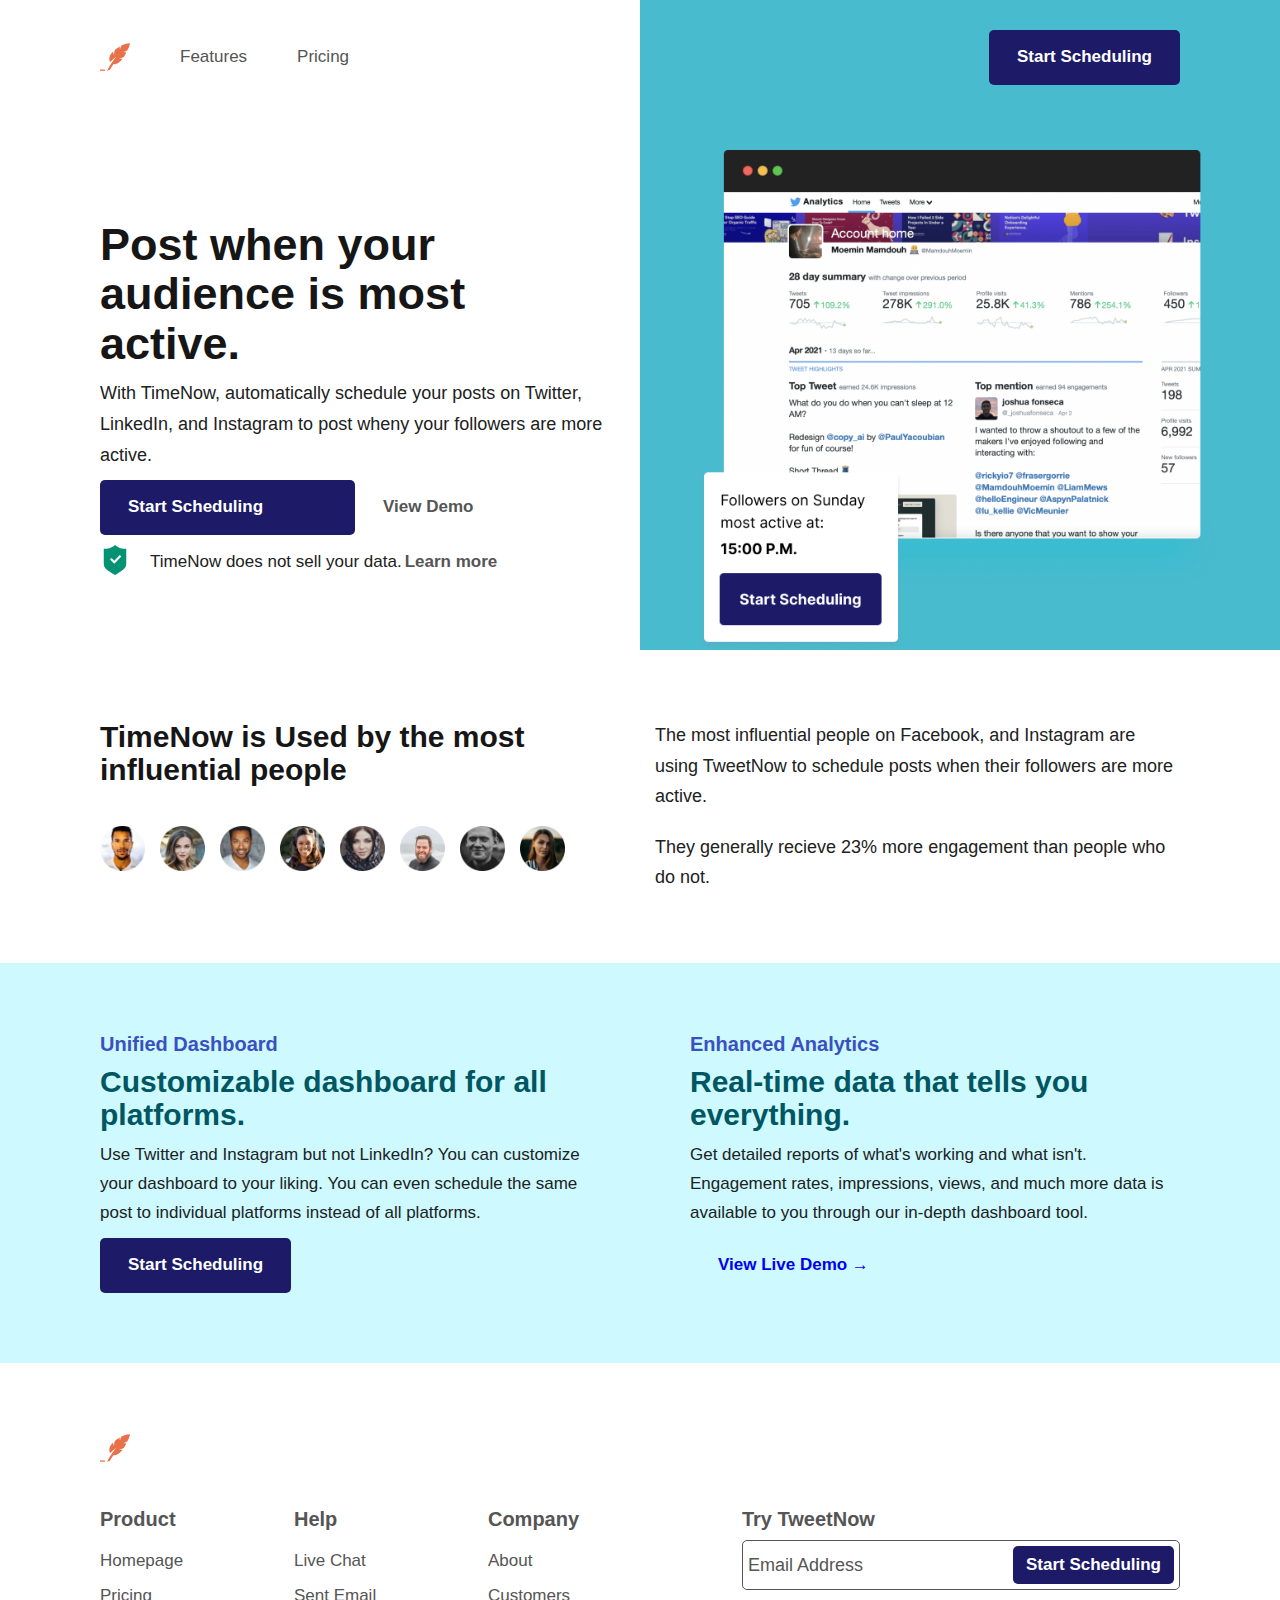
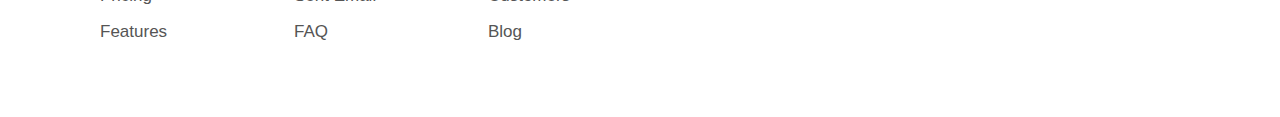
==== index.html @ 69d715d0 "first commit" ====
<!DOCTYPE html>
<html lang="en">
<head>
  <meta charset="UTF-8">
  <meta http-equiv="X-UA-Compatible" content="IE=edge">
  <meta name="viewport" content="width=device-width, initial-scale=1.0">
  <link rel="preconnect" href="https://fonts.googleapis.com">
  <link rel="preconnect" href="https://fonts.gstatic.com" crossorigin>
  <link href="https://fonts.googleapis.com/css2?family=Inter:wght@400;500;700&display=swap" rel="stylesheet"> 
  <link href="css/style.css" rel="stylesheet">
  <title>TimeNow | Landing Page</title>
</head>
<body>

  <main class="container">
    <div class="navigation">
      <nav class="nav">
        <svg class="icon">
          <use xlink:href="img/sprite.svg#icon-logo"></use>
        </svg>
        <ul class="nav--list">
          <li class="list--items">
            <a href="#" class="list--links body-copy">Features</a>
          </li>
          <li class="list--items">
            <a href="./page/pricing.html" class="list--links body-copy">Pricing</a>
          </li>
        </ul>
        <a href="#" class="block btn btn--fill btn--round">Start Scheduling</a>
      </nav>
    </div>
    <header class="header">
      <div class="header-left">
        <div class="header-left__content">
          <h1 class="heading-primary mg-b-sm">
            <span class="heading-1 block mg-b-sm">
              Post when your audience is most active.
            </span>
            <span class="body-copy--big block font-weight">With TimeNow, automatically schedule your posts on Twitter, LinkedIn, and Instagram to post wheny your followers are more active.</span>
          </h1>
          <div class="button mg-b-sm">
            <a href="#" class="block btn btn--fill btn--round">Start Scheduling</a>
            <a href="#" class="block btn btn--outline">View Demo</a>
          </div>
          <div class="grid-center">
            <svg class="icon">
              <use xlink:href="img/sprite.svg#icon-shield"></use>
            </svg>
            <p class="body-copy">TimeNow does not sell your data.<a href="#" class="inline-block btn underline pd-none btn--outline">Learn more</a></p>
          </div>
        </div>
      </div>
      <div class="header-right">
        <img src="img/Mockup.png" alt="mockup/sample of twitter analytics" class="header-right__img">
      </div>
    </header>
    <div class="users">
      <div class="users__left">
        <h2 class="heading-2">TimeNow is Used by the most<br>influential people</h2>
        <div class="users__img">
          <img src="img/UA1.png" alt="user--1" class="user">
          <img src="img/UA2.png" alt="user--2" class="user">
          <img src="img/UA3.png" alt="user--3" class="user">
          <img src="img/UA4.png" alt="user--4" class="user">
          <img src="img/UA5.png" alt="user--5" class="user">
          <img src="img/UA6.png" alt="user--6" class="user">
          <img src="img/UA7.png" alt="user--7" class="user">
          <img src="img/UA8.png" alt="user--8" class="user">
        </div>
      </div>
      <p class="users__text body-copy--big">
        <span class="block mg-b">The most influential people on Facebook, and Instagram are using TweetNow to schedule posts when their followers are more active.</span>
        <span class="block">They generally recieve 23% more engagement than people who do not.</span>
      </p>
    </div>
    <div class="features">
      <div class="features-container">
        <div class="features-left features__content">
          <h3 class="heading-3">Unified Dashboard</h3>
          <h3 class="heading-2">Customizable dashboard for all platforms.</h3>
          <p class="body-copy">
            Use Twitter and Instagram but not LinkedIn? You can customize your dashboard to your liking. You can even schedule the same post to individual platforms instead of all platforms.
          </p>
          <a href="#" class="block btn btn--fill btn--round">Start Scheduling</a>
        </div>
        <div class="features-right features__content">
          <h3 class="heading-3">Enhanced Analytics</h3>
          <h3 class="heading-2">Real-time data that tells you everything.</h3>
          <p class="body-copy">
            Get detailed reports of what's working and what isn't. Engagement rates, impressions, views, and much more data is available to you through our in-depth dashboard tool.
          </p>
          <a href="#" class="block btn">View Live Demo &rightarrow;</a>
        </div>
      </div>
    </div>
    <footer class="footer">
      <div class="footer-logo">
        <svg class="icon">
          <use xlink:href="img/sprite.svg#icon-logo"></use>
        </svg>
      </div>
      <div class="footer-nav">
        <ul class="footer--list">
            <h3 class="heading-3 mg-b-sm">Product</h3>
            <li class="list--items">
              <a href="#" class="list--links body-copy">Homepage</a>
            </li>
            <li class="list--items">
              <a href="#" class="list--links body-copy">Pricing</a>
            </li>
            <li class="list--items">
              <a href="#" class="list--links body-copy">Features</a>
            </li>
          </ul>
          <ul class="footer--list">
            <h3 class="heading-3 mg-b-sm">Help</h3>
            <li class="list--items">
              <a href="#" class="list--links body-copy">Live Chat</a>
            </li>
            <li class="list--items">
              <a href="#" class="list--links body-copy">Sent Email</a>
            </li>
            <li class="list--items">
              <a href="#" class="list--links body-copy">FAQ</a>
            </li>
          </ul>
          <ul class="footer--list">
            <h3 class="heading-3 mg-b-sm">Company</h3>
            <li class="list--items">
              <a href="#" class="list--links body-copy">About</a>
            </li>
            <li class="list--items">
              <a href="#" class="list--links body-copy">Customers</a>
            </li>
            <li class="list--items">
              <a href="#" class="list--links body-copy">Blog</a>
            </li>
          </ul>
      </div>
      <div class="footer-newsletter">
        <h3 class="heading-3 mg-b-sm">Try TweetNow</h3>
        <form class="form">
        <input type="email" name="email" id="" placeholder="Email Address">
         <a  href="#" class="block btn btn--fill btn--round">Start Scheduling</a>
        </form>
      </div>
    </footer>
  </main>
</body>
</html>
---- css/style.css ----
*,
*::before,
*::after {
  padding: 0;
  margin: 0;
  box-sizing: inherit;
}

html {
  font-size: 62.5%;
}
@media only screen and (max-width: 62.437em) {
  html {
    font-size: 56.25%;
  }
}

body {
  box-sizing: border-box;
  /* font-family: 'Inter', sans-serif; */
  font-family: 'Nunito', sans-serif;
  line-height: 1.7;
  color: var(--color-black-light);
}

/* CUSTOM VARIABLES */

:root {
  --color-white: #fff;
  --color-white-light-1: #e6e9eb;

  --color-black: rgb(22, 22, 22);
  --color-black-light: #202121;

  --color-primary: #1d1b67;
  --color-secondary: #cdf9ff;

  --color-dark-blue: #334f61;
  --color-dark-green: #005661;

  --color-blue-light-1: #46ccde;
  --color-blue-light-2: #49bbcf;

  --color-grey-light-1: #a6b0b8;
  --color-grey: #555;

  --color-blue-light: #3b50bf;
  /* --color-purple-light: #616572; */
  /* --color-purple-light: #a0a9b0; */
  /* --color-purple-light: #435365; */
}

/* ICON SYSTEM */
.icon {
  height: 3rem;
  width: 3rem;
}

/* TYPOGRAPHY SYSTEM */
.heading-1,
.heading-2,
.heading-3 {
  color: var(--color-black);
  line-height: 1.1;
}

.heading-1,
.heading-2 {
  font-weight: 700;
}

.heading-1 {
  font-size: 4.5rem;
}

.heading-2 {
  font-size: 3rem;
}

.heading-3 {
  font-size: 2rem;
  font-weight: 500;
}

/* BODY COPY */

.body-copy {
  font-size: 1.7rem
}

.body-copy--small {
  font-size: 1.6rem;
}

.body-copy--big {
  font-size: 1.8rem;
}

/* CENTER DIV */
.grid-center {
  display: grid;
  place-content: start;
  grid-auto-flow: column;
  gap: 2rem;
}


/* UTILITIES SYSTEM */

.mg-b-sm { margin-bottom: 1rem !important; }
.mg-b { margin-bottom: 2rem !important; }
.mg-b-lg { margin-bottom: 3rem !important; }
.mg-b-xlg { margin-bottom: 4rem !important; }
.mg-auto { margin: auto; }

.pd-b-sm { padding-bottom: 1rem !important; }
.pd-b { padding-bottom: 2rem !important; }
.pd-b-lg { padding-bottom: 3rem !important; }

.pd-t-lg { padding-top: 4rem !important; }

.pd-none { padding: 0 !important; }

.w-30 { width: 30%; }
.w-80 { width: 80%; }

.block { display: block; }

.bold { font-weight: bold; }
.font-weight { font-weight: 400; }

.txt-center { text-align: center;}

.line { text-decoration: underline; }

/* BUTTON */
.btn,
.btn:link,
.btn:visited {
  text-decoration: none;
  border: none;
  padding: 1rem 2.5rem;
  font-weight: bolder;
  font-size: 1.7rem;
  display: inline-block;
  transition: all .2s;
  border: 3px solid transparent;
}

.btn--fill {
  background-color: var(--color-primary);
  color: var(--color-white);
}

.btn--round {
  border-radius: .5rem;
}

.btn--outline {
  color: var(--color-grey);
}

.btn--outline:hover {
  border: 3px solid var(--color-primary);
  border-radius: .5rem;
}

/* LAYOUT SYSTEM */
.container {
  display: grid;
  grid-template-columns: minmax(min-content, 10rem) 1fr minmax(min-content, 10rem);
  grid-template-rows: max-content;
}

/* NAVIGATION */
.header {
  grid-row: 1 / 3;
  grid-column: 2 / -1;
  display: grid;
  grid-template-columns: 1fr 50vw;
  gap: 3rem;
  align-items: center;
}

@media only screen and (max-width: 59.4em) {
  .header {
    align-items: stretch;
  }
}

@media only screen and (max-width: 50em) {
  .header {
    grid-template-columns: 1fr;
    grid-row: 2 / 3;
  }
}

/* button */
.button {
  display: grid;
  grid-template-columns: repeat(2, 1fr);
}

@media only screen and (max-width: 59.06em) {
  .button {
    grid-template-columns: 1fr;
    justify-items: start;
  }
}

.header-left,
.header-right {
  padding-top: 15rem;
  justify-items: center;
}

@media only screen and (max-width: 50em) {
  .header-left,
  .header-right {
    padding-top: 4rem;
  }
}

.header-left,
.header-right {
  display: grid;
  grid-template-rows: 1fr;
}

.header-left {
  gap: 10rem;
}

.header-right {
  background-color: var(--color-blue-light-2);
  gap: 5rem;
}

.header-right__img {
  max-height: 50rem;
  justify-self: center;
}

@media only screen and (max-width: 59.06em) {
  .header {
    grid-column: 1 / -1;
  }
  .header-right__img{
    max-height: 40rem;
  }
}

@media only screen and (max-width: 43.75em) {
  .header-right__img{
    max-height: 50rem;
  }
}

@media only screen and (max-width: 37.5em) {
  .header-right {
    padding: 5rem;
  }
  .header-right__img{
    max-height: 40rem;
  }
}

@media only screen and (max-width: 30em) {  
  .header-right__img{
    height: 30rem;
  }
}
@media only screen and (max-width: 20em) {  
  .header-right__img{
    height: 25rem;
  }
}

.header-left__content {
  align-self: center;
}

.navigation {
  grid-column: 1/ -1;
  grid-row: 1 / 2;

  display: grid;
  grid-template-columns: subgrid;
}

.nav {
  z-index: 9999;
  grid-column: 2 / 3;

  padding-top: 3rem;
  display: flex;
  align-items: center;
  gap: 5rem;
}

.nav .btn {
  margin-left: auto;
}

.nav--list {
  color: var(--color-black);
  list-style: none;
  display: flex;
  gap: 5rem;
}

@media only screen and (max-width: 50em) {
  .nav {
    justify-content: space-between;
    grid-column: 1 / -1;
  }
  .nav--list {
    display: none;
  }

  .nav .btn {
    margin: 0;
  }
}

.list--links   {
  /* font-family: 'Inter', sans-serif; */
  font-family: 'Nunito', sans-serif;
  text-decoration: none;
  color: var(--color-grey);
}

/* USER SECTION */
.users {
  padding: 7rem 0;
  grid-column: 2 / 3;
  display: grid;
  grid-template-columns: repeat(auto-fit, minmax(45rem, 1fr));
  gap: 3rem;
}

@media only screen and (max-width: 37.5em) {  
  .users{
    grid-column: 1 / -1;
    grid-template-columns: 1fr;
  }
}


.users__left {
  display:flex;
  flex-direction: column;
  gap: 4rem;
}

@media only screen and (max-width: 68.75em) {  
  .users__left {
    flex-direction: row;
  }

  .users__left .heading {
    flex-basis: 55%;
  }

  .users__img {
    flex: 1;
  }
}

@media only screen and (max-width: 43.75em) {
  .users__left {
    flex-direction: column !important;
  }
}

.user {
  height: 4.5rem;
  width: 4.5rem;
}

.users__img {
  display: flex;
  gap: 1.5rem;
  flex-flow: row wrap;
}

/* FEATURES SECTION */
.features {
  grid-column: 1 / -1;
  padding: 7rem 0;
  background-color: var(--color-secondary);
  display: grid;
  grid-template-columns: subgrid;
}

.features-container {
  grid-column: 2 / 3;
  display: grid;
  grid-template-columns: repeat(auto-fit, minmax(45rem, 1fr));
  gap: 10rem;
}

@media only screen and (max-width: 62.5em) {
  .features-container {
    gap: 5rem;
  }
}

@media only screen and (max-width: 37.5em) {
  .features-container {
    grid-column: 1 / -1;
    grid-template-columns: 1fr;
    gap: 3rem;
  }
}

.features-left,
.features-right {
  display: grid;
  gap: 1rem;
}

.features__content .heading-2 {
  color: var(--color-dark-green);
}

.features__content .heading-3 {
  color: var(--color-blue-light);
  font-weight: bolder;
}

.features__content .btn {
  justify-self: start;
}

/* FOOTER */
.footer {
  grid-column: 2 / 3;
  padding: 7rem 0;
  display: grid;
  row-gap: 4rem;
  column-gap: 10rem;
  grid-template-columns: 1fr auto;
}

@media only screen and (max-width: 62.5em) {
  .footer {
    grid-template-columns: 1fr;
  }
}

@media only screen and (max-width: 37.5em) {
  .footer {
    grid-column: 1 / -1;
  }
}

.footer-logo {
  grid-column: 1 / -1;
}

.footer-nav {
  display: grid;
  grid-template-columns: repeat(auto-fit, minmax(15rem, 1fr));
  gap: 4rem;
}

.footer--list {
  flex-basis: 120px;
  display: grid;
  gap: .7rem;
  list-style: none;
}

.footer--list .list--links {
  transition: all .2s;
}

.footer--list .list--links:hover {
  color: var(--color-black-light);
}

.footer * .heading-3 {
  font-weight: bold;
  color: var(--color-grey);
}

.footer-newsletter {
  justify-self: start;
}

.form {
  border: 1px solid #555;
  border-radius: .5rem;
  padding: .5rem;

  display: flex;
  align-items: center;
}


.form input {
  font-family: 'Nunito', sans-serif;
  font-size: 2rem;
  border: none;
  color: var(--color-grey);

  flex-basis: 60%;
}

@media only screen and (max-width: 25em) {
  .footer-newsletter {
    justify-self: stretch;
  }
  .form {
    flex-direction: column;
    gap: 1rem;
    border: none;
    align-items: flex-start;
  }

  .form input {
    width: 80%;
    height: 5rem;
    box-shadow: 0 0 4px rgba(0,0,0,.2);
    padding: .8rem .4rem;
  }
}

.form input:focus {
  outline: none;
}

.form input::placeholder {
  font-size: 1.8rem;
  color: var(--color-grey);
}

.form a {
  flex: 1;
  padding: .2rem 1rem !important;
}

.pricing-header {
  grid-column: 1 / -1;
  padding: 7rem 0;
  width: 55%;
  margin: auto;
}

@media only screen and (max-width: 37.5em) {
  .pricing-header {
    grid-column: 1 / -1;
    width: 100%; 
  }
}

.pricing {
  grid-column: 1 / -1;
  display: grid;
  grid-template-columns: subgrid;
}

.pricing-cards {
  grid-column: 2 / 3;
  display: grid;
  grid-template-columns: repeat(auto-fit, minmax(25rem, 1fr));
  align-items: start;
  gap: 3rem;
}

@media only screen and (max-width: 37.5em) {
  .pricing-cards, .footer {
    grid-column: 1 / -1;
  }
}

.pricing-card {
  padding: 2rem;
  border-radius: .4rem;
  display: grid;
  gap: 1.5rem;

  box-shadow: 2px 3px 7px rgba(0,0,0,.12);
  border: 1px solid rgba(0,0,0,.12);
}

.pricing-card span:first-child {
  font-size: 3.9rem;
  font-weight: bold;
}
.pricing-card span:last-child {
  font-size: 2.5rem;
}

.pricing-card p {
  border-bottom: 2px solid rgb(197, 196, 196);
}
.pricing-list {
  list-style: none;
  display: grid;
  gap: 1.5rem;
}
.pricing-items::before {
  content: "";
  background: url(../img/Checkmark.svg) no-repeat;
  background-size: cover;
  height: 2.5rem;
  width: 2.5rem;
}
.pricing-items {
  display: grid;
  grid-template-columns: min-content max-content;
  align-items: center;
  gap: 1.2rem;
}
.center {text-align: center;}

/* DOM CLASSES */
.hidden { display: none; }
.sidebar { display: none; }


@media only screen and (max-width: 37.5em) {
  .header-left,
  .users,
  .features,
  .footer {
    padding-right: 2rem;
    padding-left: 2rem;
  }
  
}
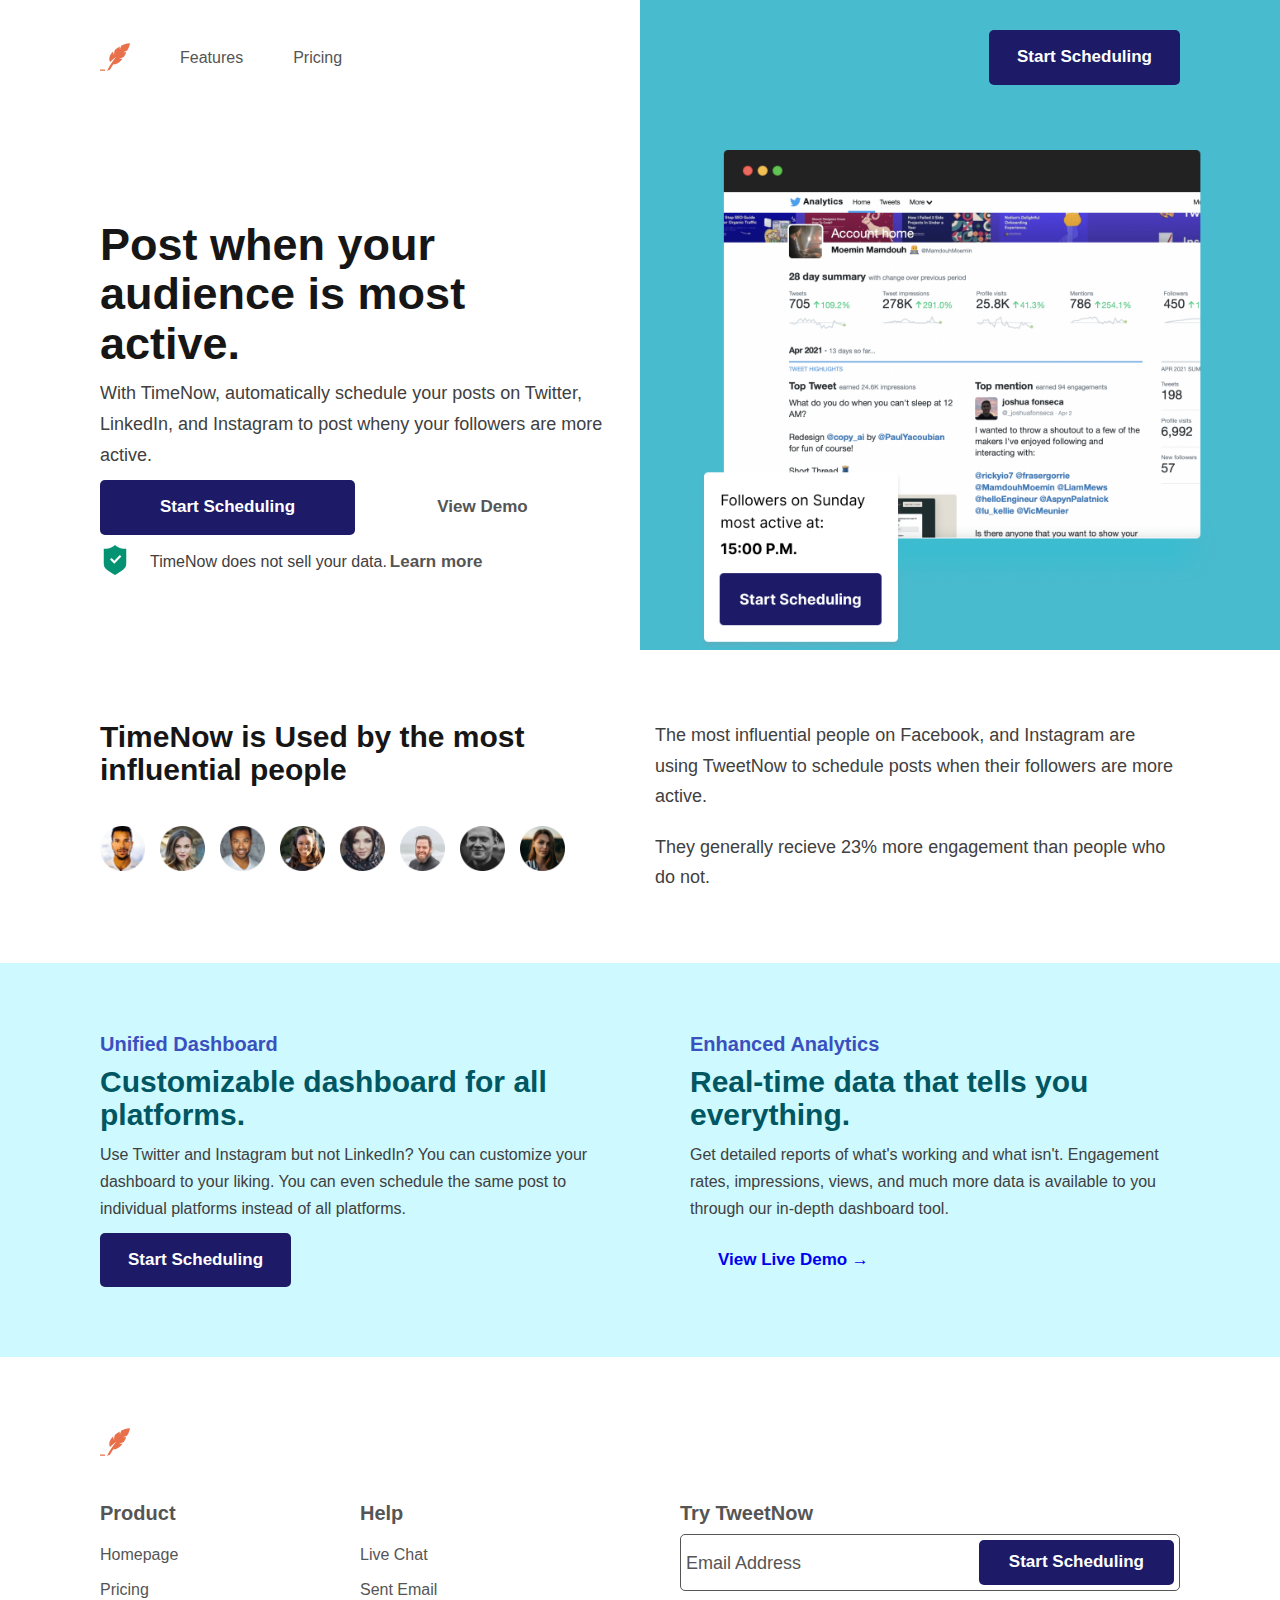
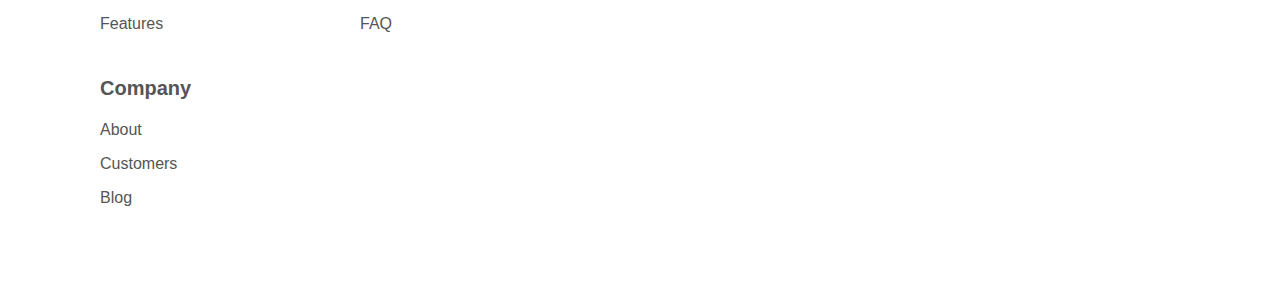
==== commit 23b2f32a: "responsive" ====
--- a/index.html
+++ b/index.html
@@ -4,10 +4,13 @@
   <meta charset="UTF-8">
   <meta http-equiv="X-UA-Compatible" content="IE=edge">
   <meta name="viewport" content="width=device-width, initial-scale=1.0">
+
   <link rel="preconnect" href="https://fonts.googleapis.com">
   <link rel="preconnect" href="https://fonts.gstatic.com" crossorigin>
   <link href="https://fonts.googleapis.com/css2?family=Inter:wght@400;500;700&display=swap" rel="stylesheet"> 
+
   <link href="css/style.css" rel="stylesheet">
+  
   <title>TimeNow | Landing Page</title>
 </head>
 <body>
@@ -26,7 +29,10 @@
             <a href="./page/pricing.html" class="list--links body-copy">Pricing</a>
           </li>
         </ul>
-        <a href="#" class="block btn btn--fill btn--round">Start Scheduling</a>
+        <a href="#" class="block btn btn--fill btn--round nav--btn">Start Scheduling</a>
+        <svg class="icon nav--menu">
+          <use xlink:href="img/sprite.svg#icon-menu"></use>
+        </svg>
       </nav>
     </div>
     <header class="header">
@@ -39,8 +45,8 @@
             <span class="body-copy--big block font-weight">With TimeNow, automatically schedule your posts on Twitter, LinkedIn, and Instagram to post wheny your followers are more active.</span>
           </h1>
           <div class="button mg-b-sm">
-            <a href="#" class="block btn btn--fill btn--round">Start Scheduling</a>
-            <a href="#" class="block btn btn--outline">View Demo</a>
+            <a href="#" class="block btn btn--fill btn--round txt-center">Start Scheduling</a>
+            <a href="#" class="block btn btn--outline txt-center">View Demo</a>
           </div>
           <div class="grid-center">
             <svg class="icon">
@@ -141,7 +147,7 @@
         <h3 class="heading-3 mg-b-sm">Try TweetNow</h3>
         <form class="form">
         <input type="email" name="email" id="" placeholder="Email Address">
-         <a  href="#" class="block btn btn--fill btn--round">Start Scheduling</a>
+         <a  href="#" class="block btn btn--fill btn--round txt-center">Start Scheduling</a>
         </form>
       </div>
     </footer>
--- a/css/style.css
+++ b/css/style.css
@@ -17,10 +17,10 @@
 
 body {
   box-sizing: border-box;
-  /* font-family: 'Inter', sans-serif; */
+  font-family: 'Inter', sans-serif;
   font-family: 'Nunito', sans-serif;
   line-height: 1.7;
-  color: var(--color-black-light);
+  color: #414040;
 }
 
 /* CUSTOM VARIABLES */
@@ -65,7 +65,8 @@
 }
 
 .heading-1,
-.heading-2 {
+.heading-2,
+.heading-3 {
   font-weight: 700;
 }
 
@@ -79,13 +80,12 @@
 
 .heading-3 {
   font-size: 2rem;
-  font-weight: 500;
 }
 
 /* BODY COPY */
 
 .body-copy {
-  font-size: 1.7rem
+  font-size: 1.6rem
 }
 
 .body-copy--small {
@@ -95,6 +95,7 @@
 .body-copy--big {
   font-size: 1.8rem;
 }
+
 
 /* CENTER DIV */
 .grid-center {
@@ -188,24 +189,10 @@
   }
 }
 
-@media only screen and (max-width: 50em) {
-  .header {
-    grid-template-columns: 1fr;
-    grid-row: 2 / 3;
-  }
-}
-
 /* button */
 .button {
   display: grid;
   grid-template-columns: repeat(2, 1fr);
-}
-
-@media only screen and (max-width: 59.06em) {
-  .button {
-    grid-template-columns: 1fr;
-    justify-items: start;
-  }
 }
 
 .header-left,
@@ -214,13 +201,6 @@
   justify-items: center;
 }
 
-@media only screen and (max-width: 50em) {
-  .header-left,
-  .header-right {
-    padding-top: 4rem;
-  }
-}
-
 .header-left,
 .header-right {
   display: grid;
@@ -241,35 +221,18 @@
   justify-self: center;
 }
 
-@media only screen and (max-width: 59.06em) {
-  .header {
-    grid-column: 1 / -1;
-  }
-  .header-right__img{
-    max-height: 40rem;
-  }
-}
-
 @media only screen and (max-width: 43.75em) {
   .header-right__img{
     max-height: 50rem;
   }
 }
 
-@media only screen and (max-width: 37.5em) {
-  .header-right {
-    padding: 5rem;
-  }
-  .header-right__img{
-    max-height: 40rem;
-  }
-}
-
 @media only screen and (max-width: 30em) {  
   .header-right__img{
     height: 30rem;
   }
 }
+
 @media only screen and (max-width: 20em) {  
   .header-right__img{
     height: 25rem;
@@ -285,7 +248,7 @@
   grid-row: 1 / 2;
 
   display: grid;
-  grid-template-columns: subgrid;
+  grid-template-columns: minmax(min-content, 10rem) 1fr minmax(min-content, 10rem);
 }
 
 .nav {
@@ -309,22 +272,25 @@
   gap: 5rem;
 }
 
-@media only screen and (max-width: 50em) {
-  .nav {
-    justify-content: space-between;
-    grid-column: 1 / -1;
-  }
-  .nav--list {
-    display: none;
-  }
-
-  .nav .btn {
-    margin: 0;
+
+
+.nav--menu {
+  display: none !important;
+  cursor: pointer;
+}
+
+@media only screen and (max-width: 37.5em) {
+  .nav--menu {
+    display: block !important;
+  }
+
+  .nav--btn {
+    display: none !important;
   }
 }
 
 .list--links   {
-  /* font-family: 'Inter', sans-serif; */
+  font-family: 'Inter', sans-serif;
   font-family: 'Nunito', sans-serif;
   text-decoration: none;
   color: var(--color-grey);
@@ -337,13 +303,6 @@
   display: grid;
   grid-template-columns: repeat(auto-fit, minmax(45rem, 1fr));
   gap: 3rem;
-}
-
-@media only screen and (max-width: 37.5em) {  
-  .users{
-    grid-column: 1 / -1;
-    grid-template-columns: 1fr;
-  }
 }
 
 
@@ -390,7 +349,7 @@
   padding: 7rem 0;
   background-color: var(--color-secondary);
   display: grid;
-  grid-template-columns: subgrid;
+  grid-template-columns: minmax(min-content, 10rem) 1fr minmax(min-content, 10rem);
 }
 
 .features-container {
@@ -403,14 +362,6 @@
 @media only screen and (max-width: 62.5em) {
   .features-container {
     gap: 5rem;
-  }
-}
-
-@media only screen and (max-width: 37.5em) {
-  .features-container {
-    grid-column: 1 / -1;
-    grid-template-columns: 1fr;
-    gap: 3rem;
   }
 }
 
@@ -440,7 +391,7 @@
   display: grid;
   row-gap: 4rem;
   column-gap: 10rem;
-  grid-template-columns: 1fr auto;
+  grid-template-columns: 1fr 50rem;
 }
 
 @media only screen and (max-width: 62.5em) {
@@ -449,12 +400,6 @@
   }
 }
 
-@media only screen and (max-width: 37.5em) {
-  .footer {
-    grid-column: 1 / -1;
-  }
-}
-
 .footer-logo {
   grid-column: 1 / -1;
 }
@@ -486,10 +431,11 @@
 }
 
 .footer-newsletter {
-  justify-self: start;
+  /* justify-self: start; */
 }
 
 .form {
+  /* width: 90%; */
   border: 1px solid #555;
   border-radius: .5rem;
   padding: .5rem;
@@ -500,6 +446,7 @@
 
 
 .form input {
+  font-family: 'Inter', sans-serif;
   font-family: 'Nunito', sans-serif;
   font-size: 2rem;
   border: none;
@@ -508,25 +455,6 @@
   flex-basis: 60%;
 }
 
-@media only screen and (max-width: 25em) {
-  .footer-newsletter {
-    justify-self: stretch;
-  }
-  .form {
-    flex-direction: column;
-    gap: 1rem;
-    border: none;
-    align-items: flex-start;
-  }
-
-  .form input {
-    width: 80%;
-    height: 5rem;
-    box-shadow: 0 0 4px rgba(0,0,0,.2);
-    padding: .8rem .4rem;
-  }
-}
-
 .form input:focus {
   outline: none;
 }
@@ -538,7 +466,7 @@
 
 .form a {
   flex: 1;
-  padding: .2rem 1rem !important;
+  padding: .5rem 2rem !important;
 }
 
 .pricing-header {
@@ -548,17 +476,11 @@
   margin: auto;
 }
 
-@media only screen and (max-width: 37.5em) {
-  .pricing-header {
-    grid-column: 1 / -1;
-    width: 100%; 
-  }
-}
 
 .pricing {
   grid-column: 1 / -1;
   display: grid;
-  grid-template-columns: subgrid;
+  grid-template-columns: minmax(min-content, 10rem) 1fr minmax(min-content, 10rem);
 }
 
 .pricing-cards {
@@ -569,11 +491,6 @@
   gap: 3rem;
 }
 
-@media only screen and (max-width: 37.5em) {
-  .pricing-cards, .footer {
-    grid-column: 1 / -1;
-  }
-}
 
 .pricing-card {
   padding: 2rem;
@@ -608,12 +525,15 @@
   height: 2.5rem;
   width: 2.5rem;
 }
+
 .pricing-items {
   display: grid;
-  grid-template-columns: min-content max-content;
+  grid-auto-flow: column;
+  grid-auto-columns: min-content 1fr;
   align-items: center;
   gap: 1.2rem;
 }
+
 .center {text-align: center;}
 
 /* DOM CLASSES */
@@ -621,13 +541,174 @@
 .sidebar { display: none; }
 
 
+/* MEDIA QUERIES */
+@media only screen and (max-width: 59.06em) {
+  .button {
+    grid-template-columns: 1fr;
+    justify-items: start;
+  }
+    .header {
+    grid-column: 1 / -1;
+  }
+  .header-right__img{
+    max-height: 40rem;
+  }
+   .header-left {
+    padding-left: 2.5rem;
+  }
+}
+
+@media only screen and (max-width: 56.25em) {
+  .pricing-card--3 {
+    grid-column: 1 / span 2;
+  }
+}
+
+@media only screen and (max-width: 50em) {
+  .header {
+    grid-template-columns: 1fr;
+    grid-row: 2 / 3;
+  }
+    .nav {
+    justify-content: space-between;
+    grid-column: 1 / -1;
+    padding-left: 1.5rem;
+    padding-right: 1.5rem;
+  }
+  .nav--list {
+    display: none;
+  }
+
+  .nav .btn {
+    margin: 0;
+  }
+  .header-left,
+  .header-right {
+    padding-top: 4rem;
+  }
+}
+
 @media only screen and (max-width: 37.5em) {
-  .header-left,
+  .header-right {
+    padding: 5rem;
+  }
+  .header-right__img{
+    max-height: 40rem;
+  }
+  .body-copy {
+    font-size: 1.8rem;
+  }
+  .body-copy--big {
+    font-size: 2rem;
+  }
+    .users{
+    grid-column: 1 / -1;
+    grid-template-columns: 1fr;
+  }
+    .features-container {
+    grid-column: 1 / -1;
+    grid-template-columns: 1fr;
+    gap: 3rem;
+  }
+    .footer {
+    grid-column: 1 / -1;
+  }
+    .pricing-header {
+    grid-column: 1 / -1;
+    width: 100%; 
+  }
+
+    .pricing-cards, .footer {
+    grid-column: 1 / -1;
+  }
+    .header-left,
   .users,
   .features,
   .footer {
     padding-right: 2rem;
     padding-left: 2rem;
   }
-  
+
+  .pd-container {
+    padding: 0 2rem;
+  }
+
+}
+
+@media only screen and (max-width: 34.375em) {
+  .pricing-card {
+    grid-column: 1 / -1;
+  }
+}
+
+@media only screen and (max-width: 31.25em) {
+  .footer-newsletter {
+    justify-self: stretch;
+  }
+  .form {
+    flex-direction: column;
+    gap: 1rem;
+    border: none;
+    align-items: flex-start;
+  }
+
+  .form input {
+    width: 80%;
+    height: 5rem;
+    box-shadow: 0 0 4px rgba(0,0,0,.2);
+    padding: .8rem .4rem;
+  }
+}
+
+@supports (grid-template-columns: subgrid) {
+  .navigation,
+  .features,
+  .pricing {
+    grid-template-columns: subgrid;
+  }
+}
+
+.bill--monthly {
+  font-size: 2rem;
+  color: #555;
+  font-weight: bolder;
+}
+
+.bill--yearly {
+  font-size: 2rem;
+  color: #555;
+  font-weight: 400;
+}
+
+.bill--icon {
+  margin-top: 2rem;
+  display: flex;
+  justify-content: center;
+  align-items: center;
+  gap: 1rem;  
+}
+
+.cone {
+  height: 3.5rem;
+  width: 8rem;
+  background-color: var(--color-blue-light-1);
+  border-radius: 150rem;
+  padding: .1rem .7rem;
+
+  display: flex;
+  align-items: center;
+}
+
+.circle {
+  height: 2.5rem;
+  width: 2.5rem;
+  border-radius: 120rem;
+  background-color: var(--color-white);
+}
+
+@media only screen and (max-width: 25em) {
+  .bill--yearly,
+  .bill--monthly {
+    font-size: 1.4rem;
+  }
 }